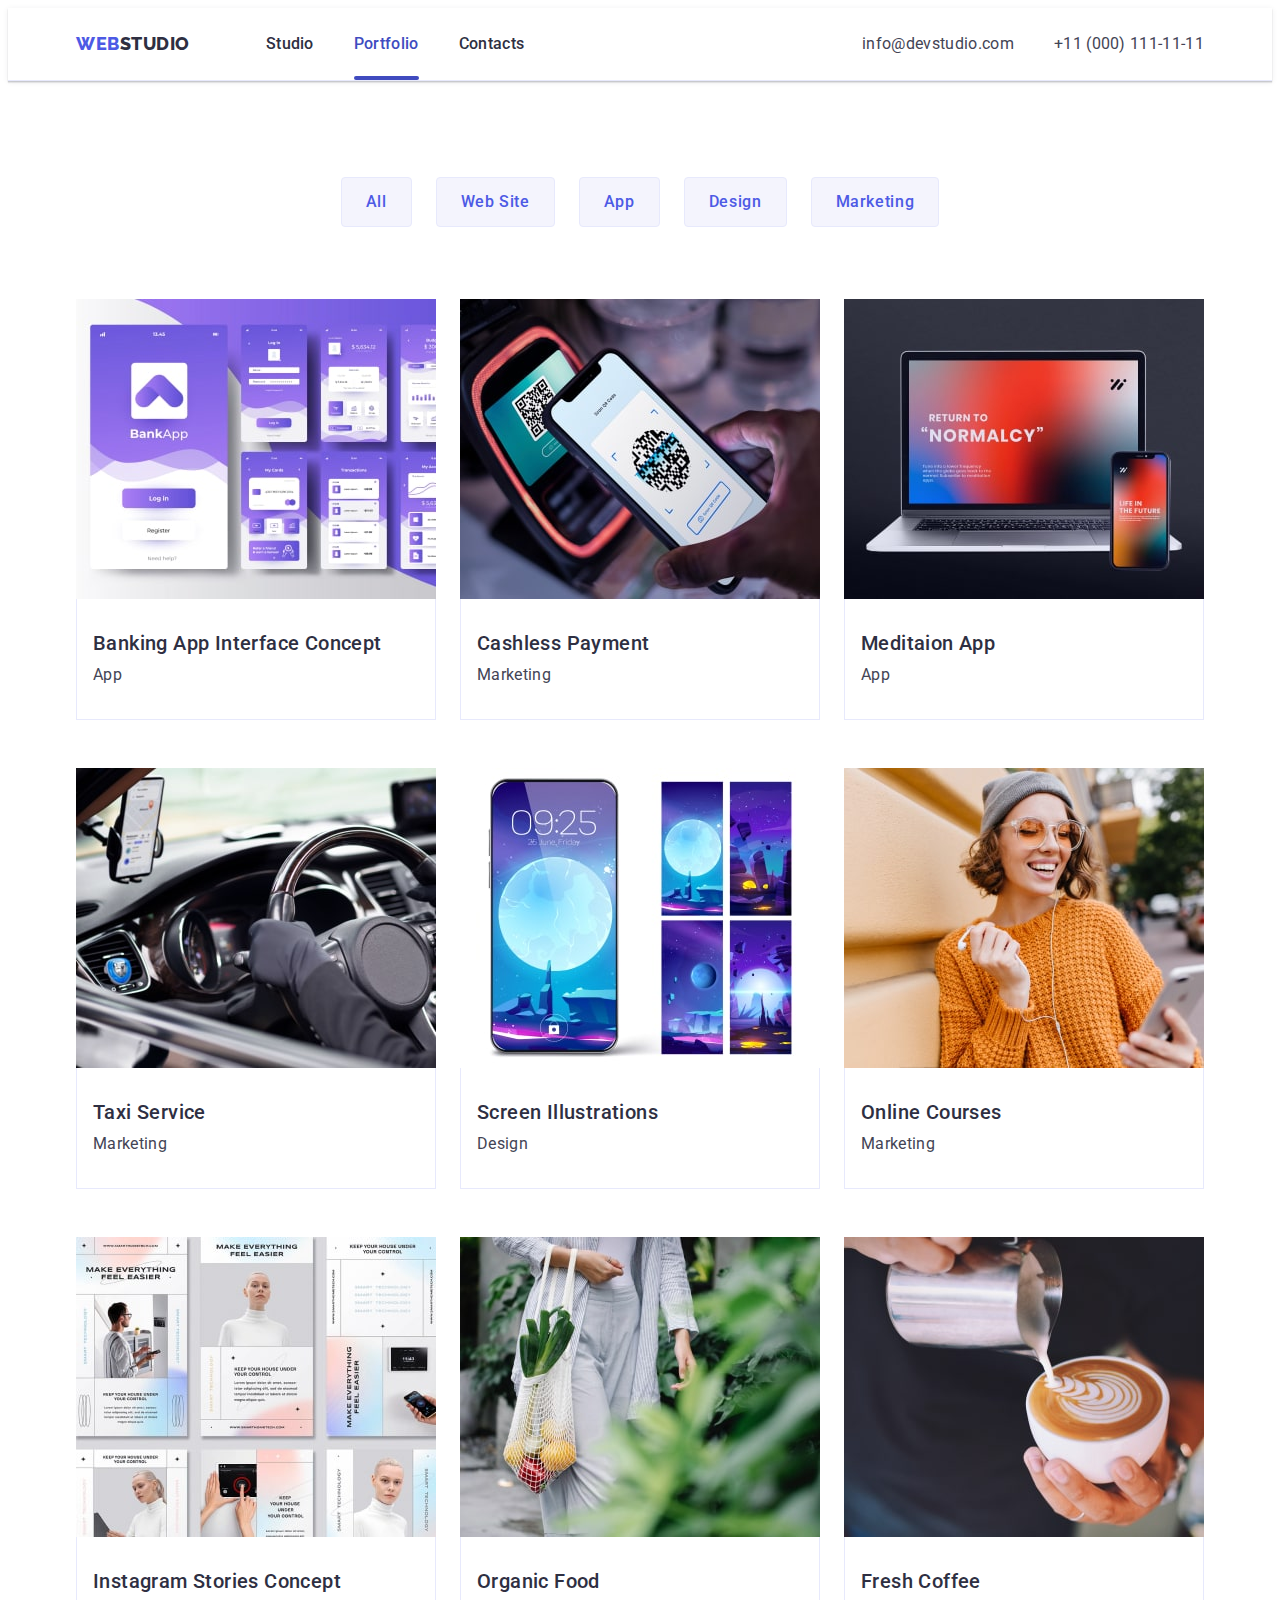
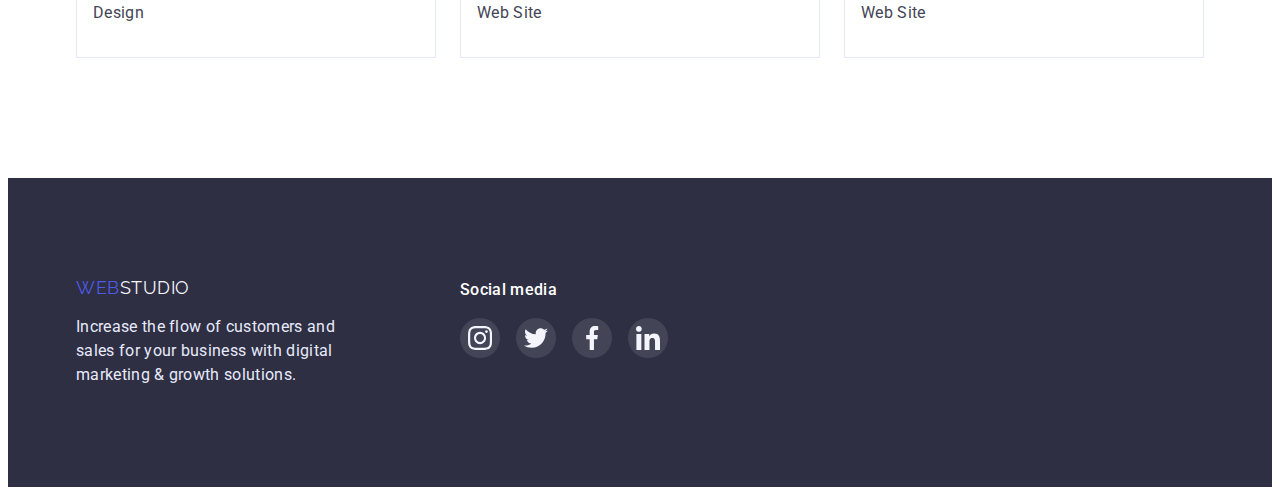
==== portfolio.html @ e1b0e916 "Initial commit" ====
<!DOCTYPE html>
<html lang="en">
  <head>
    <meta charset="UTF-8" />
    <meta http-equiv="X-UA-Compatible" content="IE=edge" />
    <meta name="viewport" content="width=device-width, initial-scale=1.0" />
    <title>Portfolio</title>
    <link rel="preconnect" href="https://fonts.googleapis.com" />
    <link rel="preconnect" href="https://fonts.gstatic.com" crossorigin />
    <link
      href="https://fonts.googleapis.com/css2?family=Raleway:wght@800&family=Roboto:wght@400;500;700;900&display=swap"
      rel="stylesheet"
    />
    <link
      rel="stylesheet"
      href="https://cdnjs.cloudflare.com/ajax/libs/modern-normalize/1.1.0/modern-normalize.min.css"
      integrity="sha512-wpPYUAdjBVSE4KJnH1VR1HeZfpl1ub8YT/NKx4PuQ5NmX2tKuGu6U/JRp5y+Y8XG2tV+wKQpNHVUX03MfMFn9Q=="
      crossorigin="anonymous"
      referrerpolicy="no-referrer"
    />
    <link rel="stylesheet" href="./css/styles.css" />
  </head>

  <body>
    <!-- top line -->
    <header class="header">
      <div class="container page-header">
        <nav class="header-nav">
          <a href="./index.html" class="header-logo link"
            ><span class="header-web">Web</span>Studio</a
          >
          <ul class="menu list">
            <li class="menu-items">
              <a href="./index.html" class="menu-link link">Studio</a>
            </li>
            <li class="menu-items">
              <a href="./portfolio.html" class="menu-link link active"
                >Portfolio</a
              >
            </li>
            <li class="menu-items">
              <a href="" class="menu-link link">Contacts</a>
            </li>
          </ul>
        </nav>
        <address class="contacts">
          <ul class="contacts-list list">
            <li class="contact-mail">
              <a href="mailto:info@devstudio.com" class="mail link"
                >info@devstudio.com</a
              >
            </li>
            <li class="contact-number">
              <a href="tel:+110001111111" class="number link"
                >+11 (000) 111-11-11</a
              >
            </li>
          </ul>
        </address>
      </div>
    </header>
    <!--buttons -->
    <main>
      <section class="content section">
        <div class="portfilio container">
          <h1 class="notitle">portfolio</h1>

          <ul class="btn-list list">
            <li>
              <button type="button" class="btn-all batton-list">All</button>
            </li>
            <li>
              <button type="button" class="btn-site batton-list">
                Web Site
              </button>
            </li>
            <li>
              <button type="button" class="btn-app batton-list">App</button>
            </li>
            <li>
              <button type="button" class="btn-design batton-list">
                Design
              </button>
            </li>
            <li>
              <button type="button" class="btn-marketing batton-list">
                Marketing
              </button>
            </li>
          </ul>

          <!-- row1 -->

          <ul class="row-list list">
            <li class="row-item">
              <a href="./portfolio.html" class="row-link link">
                <div class="row-link-img">
                  <img
                    src="./images/img1.jpg"
                    alt="girl"
                    width="360"
                    height="300"
                  />
                  <p class="overley">
                    14 Stylish and User-Friendly App Design Concepts · Task
                    Manager App · Calorie Tracker App · Exotic Fruit Ecommerce
                    App · Cloud Storage App
                  </p>
                </div>

                <div class="list-text">
                  <h2 class="row-title">Banking App Interface Concept</h2>
                  <p class="row-text">App</p>
                </div>
              </a>
            </li>
            <li class="row-item">
              <a href="./portfolio.html" class="row-link link">
                <div class="row-link-img">
                  <img
                    src="./images/img2.jpg"
                    alt="Cashless Payment"
                    width="360"
                    height="300"
                  />
                  <p class="overley">
                    14 Stylish and User-Friendly App Design Concepts · Task
                    Manager App · Calorie Tracker App · Exotic Fruit Ecommerce
                    App · Cloud Storage App
                  </p>
                </div>
                <div class="list-text">
                  <h2 class="row-title">Cashless Payment</h2>
                  <p class="row-text">Marketing</p>
                </div></a
              >
            </li>
            <li class="row-item">
              <a href="./portfolio.html" class="row-link link">
                <div class="row-link-img">
                  <img
                    src="./images/img3.jpg"
                    alt="Meditaion App"
                    width="360"
                    height="300"
                  />
                  <p class="overley">
                    14 Stylish and User-Friendly App Design Concepts · Task
                    Manager App · Calorie Tracker App · Exotic Fruit Ecommerce
                    App · Cloud Storage App
                  </p>
                </div>
                <div class="list-text">
                  <h2 class="row-title">Meditaion App</h2>
                  <p class="row-text">App</p>
                </div></a
              >
            </li>
            <!-- row2 -->
            <li class="row-item">
              <a href="./portfolio.html" class="row-link link">
                <div class="row-link-img">
                  <img
                    src="./images/img4.jpg"
                    alt="car"
                    width="360"
                    height="300"
                  />
                  <p class="overley">
                    14 Stylish and User-Friendly App Design Concepts · Task
                    Manager App · Calorie Tracker App · Exotic Fruit Ecommerce
                    App · Cloud Storage App
                  </p>
                </div>
                <div class="list-text">
                  <h2 class="row-title">Taxi Service</h2>
                  <p class="row-text">Marketing</p>
                </div></a
              >
            </li>
            <li class="row-item">
              <a href="./portfolio.html" class="row-link link">
                <div class="row-link-img">
                  <img
                    src="./images/img5.jpg"
                    alt="girl"
                    width="360"
                    height="300"
                  />
                  <p class="overley">
                    14 Stylish and User-Friendly App Design Concepts · Task
                    Manager App · Calorie Tracker App · Exotic Fruit Ecommerce
                    App · Cloud Storage App
                  </p>
                </div>
                <div class="list-text">
                  <h2 class="row-title">Screen Illustrations</h2>
                  <p class="row-text">Design</p>
                </div></a
              >
            </li>
            <li class="row-item">
              <a href="./portfolio.html" class="row-link link">
                <div class="row-link-img">
                  <img
                    src="./images/img6.jpg "
                    alt="mobile"
                    width="360"
                    height="300"
                  />
                  <p class="overley">
                    14 Stylish and User-Friendly App Design Concepts · Task
                    Manager App · Calorie Tracker App · Exotic Fruit Ecommerce
                    App · Cloud Storage App
                  </p>
                </div>
                <div class="list-text">
                  <h2 class="row-title">Online Courses</h2>
                  <p class="row-text">Marketing</p>
                </div></a
              >
            </li>
            <li class="row-item">
              <a href="./portfolio.html" class="row-link link">
                <div class="row-link-img">
                  <img
                    src="./images/img7.jpg"
                    alt="instagramm"
                    width="360"
                    height="300"
                  />
                  <p class="overley">
                    14 Stylish and User-Friendly App Design Concepts · Task
                    Manager App · Calorie Tracker App · Exotic Fruit Ecommerce
                    App · Cloud Storage App
                  </p>
                </div>

                <div class="list-text">
                  <h2 class="row-title">Instagram Stories Concept</h2>
                  <p class="row-text">Design</p>
                </div></a
              >
            </li>
            <li class="row-item">
              <a href="./portfolio.html" class="row-link link">
                <div class="row-link-img">
                  <img
                    src="./images/img8.jpg"
                    alt="food"
                    width="360"
                    height="300"
                  />
                  <p class="overley">
                    14 Stylish and User-Friendly App Design Concepts · Task
                    Manager App · Calorie Tracker App · Exotic Fruit Ecommerce
                    App · Cloud Storage App
                  </p>
                </div>
                <div class="list-text">
                  <h2 class="row-title">Organic Food</h2>
                  <p class="row-text">Web Site</p>
                </div></a
              >
            </li>
            <li class="row-item">
              <a href="./portfolio.html" class="row-link link">
                <div class="row-link-img">
                  <img
                    src="./images/img9.jpg"
                    alt="coffe"
                    width="360"
                    height="300"
                  />
                  <p class="overley">
                    14 Stylish and User-Friendly App Design Concepts · Task
                    Manager App · Calorie Tracker App · Exotic Fruit Ecommerce
                    App · Cloud Storage App
                  </p>
                </div>
                <div class="list-text">
                  <h2 class="row-title">Fresh Coffee</h2>
                  <p class="row-text">Web Site</p>
                </div>
              </a>
            </li>
          </ul>
        </div>
      </section>
    </main>
    <!-- footer -->
    <footer class="footer">
      <div class="footer-container container">
        <div>
          <a href="./index.html" class="footer-link link"
            ><span class="footer-web">Web</span>Studio</a
          >

          <p class="footer-text">
            Increase the flow of customers and sales for your business with
            digital marketing & growth solutions.
          </p>
        </div>
        <div class="footer-social-container">
          <h3 class="footer-social-title">Social media</h3>
          <ul class="footer-social-list list">
            <li class="footer-social-item">
              <a href="" class="footer-social-link link">
                <svg class="footer-social-icon" width="24" height="24">
                  <use href="./images/sprite.svg#icon-instagram"></use>
                </svg>
              </a>
            </li>
            <li class="footer-social-item">
              <a href="" class="footer-social-link">
                <svg class="footer-social-icon" width="24" height="24">
                  <use href="./images/sprite.svg#icon-twitter"></use>
                </svg>
              </a>
            </li>
            <li class="footer-social-item">
              <a href="" class="footer-social-link">
                <svg class="footer-social-icon" width="24" height="24">
                  <use href="./images/sprite.svg#icon-facebook"></use>
                </svg>
              </a>
            </li>
            <li class="footer-social-item">
              <a href="" class="footer-social-link">
                <svg class="footer-social-icon" width="24" height="24">
                  <use href="./images/sprite.svg#icon-linkedin"></use>
                </svg>
              </a>
            </li>
          </ul>
        </div>
      </div>
    </footer>
  </body>
</html>
---- css/styles.css ----
:root {
  --primary-brand: #4d5ae5;
  --pressed-state: #404bbf;
  --dark: #2e2f42;
  --success: #31d0aa;
  --text: #434455;
  --subtle-text: #8e8f99;
  --accent: #e7e9fc;
  --light: #f4f4fd;
  --modal-overlay: #2e2f42;
  --hero-background: #2e2f42;
  --white: #ffffff;
  --bg-icon: #f4f4fd;
  --modal-text-color: #8e8f99;
  --modal-policy-color: #757575;

  --animation-function: cubic-bezier(0.4, 0, 0.2, 1);
  --animation-duration: 250ms;
}
body {
  font-family: "Roboto", sans-serif;
  background: var(--white);
  color: var(--dark);
}
html {
  box-sizing: border-box;
}
*,
*::before,
*::after {
  box-sizing: inherit;
}
h1,
h2,
h3,
p {
  margin-bottom: 0;
  margin-top: 0;
}
ul,
ol {
  margin-bottom: 0;
  margin-top: 0;
  padding-left: 0;
}
img {
  display: block;
  max-width: 100%;
  height: auto;
}

.list {
  list-style: none;
}
.link {
  text-decoration: none;
}
.notitle {
  position: absolute;
  width: 1px;
  height: 1px;
  margin: -1px;
  border: 0;
  padding: 0;

  white-space: nowrap;
  clip-path: inset(100%);
  clip: rect(0 0 0 0);
  overflow: hidden;
}
.section {
  padding-bottom: 120px;
  padding-top: 120px;
}
/* header */
.header {
  padding: 24px 0;
  border-bottom: 1px solid #e7e9fc;
  box-shadow: 0px 2px 1px rgba(46, 47, 66, 0.08),
    0px 1px 1px rgba(46, 47, 66, 0.16), 0px 1px 6px rgba(46, 47, 66, 0.08);
}
.page-header {
  display: flex;
  align-items: center;
}
.header-nav {
  display: flex;
  align-items: center;
}
.header-web {
  font-family: "Raleway", sans-serif;
  font-weight: 800;
  font-size: 18px;
  line-height: 1.33;

  letter-spacing: 0.03em;
  text-transform: uppercase;
  color: var(--primary-brand);
}
.header-logo {
  font-family: "Raleway";
  font-style: normal;
  font-weight: 800;
  font-size: 18px;
  line-height: 1.33;
  display: flex;
  align-items: center;
  letter-spacing: 0.03em;
  text-transform: uppercase;
  color: var(--dark);
  margin-right: 76px;
}
.menu {
  display: flex;
  align-items: center;
}
.menu-link {
  position: relative;
  transition: color var(--animation-duration) var(--animation-function);
  font-weight: 500;
  font-size: 16px;
  line-height: 1.5;
  letter-spacing: 0.02em;
  color: var(--dark);
  padding-top: 24px;
  padding-bottom: 24px;
}
.menu-items:not(:last-child) {
  margin-right: 40px;
}
.menu-link:focus,
.menu-link:hover,
.menu-link:active {
  color: var(--pressed-state);
}
.menu-link:active {
  position: relative;
  text-decoration: underline;
  color: var(--pressed-state);
}
.active {
  color: var(--pressed-state);
}
.mail,
.number {
  font-size: 16px;
  line-height: 1.5;
  letter-spacing: 0.02em;
  color: var(--text);
  transition: color var(--animation-duration) var(--animation-function);
}
.contacts {
  font-style: normal;
  margin-left: auto;
}
.contacts-list {
  display: flex;
  align-items: center;
}
.contact-mail {
  margin-right: 40px;
}
.mail:focus,
.number:focus,
.mail:hover,
.number:hover {
  color: var(--pressed-state);
}
.menu-link.active::after {
  content: "";
  position: absolute;
  left: 0;
  bottom: -3px;
  display: block;
  width: 100%;
  height: 4px;
  background-color: var(--pressed-state);
  border-radius: 2px;
  transform: scale(1);
  color: var(--pressed-state);
}

/* hearo */
.hearo {
  background: var(--dark);
  padding: 180px 0;
  background-image: linear-gradient(
      rgba(46, 47, 66, 0.7),
      rgba(46, 47, 66, 0.7)
    ),
    url(../images/people-office.jpg);

  background-position: center;
  background-repeat: no-repeat;
  max-width: 1440px;
  margin: 0 auto;
  background-size: cover;
}
.hearo-container {
  display: flex;
  text-align: center;
  flex-direction: column;
  align-items: center;
  flex-wrap: wrap;
}

.hearo-title {
  font-weight: 700;
  font-size: 56px;
  line-height: 1.07;

  letter-spacing: 0.02em;

  color: var(--white);

  width: 507px;
  margin: 0 auto 48px;
}

.hearo-btn {
  transition: background-color var(--animation-duration)
    var(--animation-function);
  font-weight: 500;
  font-size: 16px;
  line-height: 1.5;
  height: 10px;
  letter-spacing: 0.04em;
  cursor: pointer;
  color: var(--white);

  padding: 16px 32px;
  gap: 10px;

  background: var(--primary-brand);
  box-shadow: 0px 4px 4px rgba(0, 0, 0, 0.15);
  border-radius: 4px;
  flex-basis: 56px;
  height: 56px;
  border: none;
}
.hearo-btn:focus,
.hearo-btn:hover {
  background-color: var(--pressed-state);
}
/* advantage */

.feature-item:not(:nth-child(4n)) {
  margin-right: 24px;
}
.feature-list {
  display: flex;
}
.feature-title {
  font-weight: 500;
  font-size: 20px;
  line-height: 1.2;
  letter-spacing: 0.02em;
  margin-bottom: 8px;
}
.feature-text {
  font-size: 16px;
  line-height: 1.5;
  letter-spacing: 0.02em;
  color: var(--text);
}
.feature-item {
  width: 264px;
}
.feature-bg {
  display: flex;
  align-items: center;
  background-color: var(--bg-icon);
  justify-content: center;

  height: 112px;
  margin-bottom: 8px;
  border-radius: 4px;
}
/* .feature-icon {
  display: flex;
  align-items: center;
  margin: 0 auto;
} */

/* doing */
.doing {
  padding-top: 0;
}
.doing-list {
  display: flex;
}
.doing-img:not(:nth-child(3n)) {
  margin-right: 24px;
}
.doing-title {
  font-weight: 700;
  font-size: 36px;
  line-height: 1.11;
  text-align: center;
  letter-spacing: 0.02em;
  text-transform: capitalize;
  margin-bottom: 72px;
}

/* team */
.team {
  background: var(--light);
}
.team-title {
  font-family: "Roboto";
  font-style: normal;
  font-weight: 700;
  font-size: 36px;
  line-height: 40px;
  text-align: center;
  letter-spacing: 0.02em;
  text-transform: capitalize;
  margin-bottom: 72px;
}
.team-list {
  display: flex;
}
.team-list > li {
  background-color: #ffffff;
  box-shadow: 0px 1px 6px rgba(46, 47, 66, 0.08),
    0px 1px 1px rgba(46, 47, 66, 0.16), 0px 2px 1px rgba(46, 47, 66, 0.08);
  border-radius: 0px 0px 4px 4px;
}

.team-item:not(:nth-child(4n)) {
  margin-right: 24px;
}
.text-container {
  padding-top: 32px;
  padding-bottom: 32px;
}
.team-minititles {
  font-weight: 500;
  font-size: 20px;
  line-height: 1.2;
  margin-bottom: 8px;
  text-align: center;
  letter-spacing: 0.02em;
}
.team-text {
  font-size: 16px;
  line-height: 1.5;
  text-align: center;
  letter-spacing: 0.02em;
  color: var(--text);
  margin-bottom: 8px;
}

.social-list-link {
  transition: background-color var(--animation-duration)
    var(--animation-function);
  display: flex;
  justify-content: center;
  align-items: center;
  width: 40px;
  height: 40px;
  border-radius: 50%;
  background-color: var(--primary-brand);
}

.social-list-link:hover,
.social-list-link:focus {
  background-color: var(--pressed-state);
}

.social-list {
  display: flex;
  justify-content: center;
  gap: 24px;
}

.social-list-icon {
  fill: var(--light);
}

/* partniers */
.partnier-title {
  font-family: "Roboto";
  font-style: normal;
  font-weight: 700;
  font-size: 36px;
  line-height: 40px;
  text-align: center;
  letter-spacing: 0.02em;
  text-transform: capitalize;
  margin-bottom: 72px;
}
.partnier-list {
  display: flex;
  gap: 24px;
  justify-content: center;
}

.partnier-item {
  width: 168px;
  height: 88px;
}
.partnier-link {
  transition: color var(--animation-duration) var(--animation-function),
    border-color var(--animation-duration) var(--animation-function);
  display: flex;
  justify-content: center;
  align-items: center;
  width: 100%;
  height: 100%;

  border: 1px solid var(--subtle-text);
  border-radius: 4px;
  color: var(--subtle-text);
}
.partnier-link:hover,
.partnier-link:focus {
  border-color: var(--primary-brand);
  color: var(--primary-brand);
}

.partnier-icon {
  fill: currentColor;
}
/* footer */
.footer {
  background: var(--dark);
  padding: 100px 0;
}
.footer-link {
  font-family: "Raleway";
  font-size: 18px;
  line-height: 1.16;
  display: inline-block;
  letter-spacing: 0.03em;
  text-transform: uppercase;
  color: var(--light);
  margin-bottom: 16px;
}
.footer-web {
  color: var(--primary-brand);
}
.footer-text {
  line-height: 1.5;
  letter-spacing: 0.02em;
  color: var(--accent);
  width: 264px;
}
.footer-social-title {
  font-weight: 500;
  font-size: 16px;
  line-height: 24px;

  letter-spacing: 0.02em;

  color: #ffffff;
  margin-bottom: 16px;
}
.footer-container {
  display: flex;
}
.footer-social-container {
  display: inline-block;
  margin-left: 120px;
  margin-right: 80px;
}
.footer-social-list {
  display: flex;
  justify-content: center;
  gap: 16px;
}
.footer-social-item {
  width: 40px;
  height: 40px;
}
.footer-social-link {
  transition: background-color var(--animation-duration)
    var(--animation-function);
  display: flex;
  justify-content: center;
  align-items: center;
  width: 100%;
  height: 100%;
  border-radius: 50%;
  background-color: rgba(255, 255, 255, 0.1);
}
.footer-social-link:hover,
.footer-social-link:focus {
  background-color: var(--success);
}
.subscribe-field {
  display: flex;
}

.subscribe-label {
  margin-right: 24px;
}

.subscribe-label input {
  transition: border var(--animation-duration) var(--animation-function);

  min-width: 264px;
  min-height: 40px;
  padding: 8px 16px;
  border: 1px solid rgba(255, 255, 255, 0.3);
  box-shadow: drop-shadow(0px 4px 4px rgba(0, 0, 0, 0.15));
  border-radius: 4px;
  background-color: transparent;
  color: var(--primary-brand);
}
subscribe-input::placeholder {
  font-size: 12px;
  line-height: 2;
  letter-spacing: 0.04em;

  color: rgba(255, 255, 255, 0.6);
}
.subscribe-label input:focus {
  outline: none;
  border: 1px solid var(--primary-brand);
}

.subscribe-input::placeholder {
  font-size: 12px;
  line-height: 2;
  letter-spacing: 0.04em;

  color: rgba(255, 255, 255, 0.6);
}

.btn-subscribe {
  display: flex;
  padding: 8px 24px;
  min-width: 165px;
  height: 40px;
  color: var(--white);
  background-color: var(--primary-brand);
  border: transparent;
  border-radius: 4px;
  align-items: center;
  justify-content: space-between;
  cursor: pointer;
}

.btn-subscribe:hover,
.btn-subscribe:focus {
  background-color: var(--pressed-state);
}
.media {
  margin: 0 auto 16px 0;
  font-weight: 500;
  font-size: 16px;
  line-height: 1.5;
  letter-spacing: 0.02em;

  color: var(--white);
}

/* ================MODAL================ */
.backdrop {
  width: 100%;
  height: 100%;
  background: rgba(46, 47, 66, 0.4);
  position: fixed;
  top: 0;
  left: 0;
  transition: opacity 250ms cubic-bezier(0.4, 0, 0.2, 1),
    visibility 250ms cubic-bezier(0.4, 0, 0.2, 1);
  opacity: 1;
}

.modal {
  width: 408px;
  height: 584px;
  padding: 24px;
  background: #fcfcfc;
  border: 1px solid rgba(0, 0, 0, 0.1);
  position: absolute;
  top: 50%;
  left: 50%;
  transform: translate(-50%, -50%) scale(1);
  transition: transform 250ms cubic-bezier(0.4, 0, 0.2, 1);
}

.modal-close {
  position: absolute;
  transition: background-color var(--animation-duration)
    var(--animation-function);

  display: flex;
  top: 24px;
  right: 24px;
  align-items: center;
  justify-content: center;

  cursor: pointer;
  width: 24px;
  height: 24px;
  border-radius: 50%;
  border: 1px solid rgba(0, 0, 0, 0.1);
  background-color: var(--accent);
}

.is-hidden {
  opacity: 0;
  visibility: hidden;
  pointer-events: none;
}
.backdrop .is-hidden .modal {
  transform: translate(-50%, -50%) scale(0);
}

.btn-modal {
  transition: fill var(--animation-duration) var(--animation-function);
  fill: currentColor;
}

.modal-close:hover,
.modal-close:focus {
  border-color: var(--pressed-state);
  background-color: var(--pressed-state);
}

.modal-close:hover .btn-modal,
.modal-close:focus .btn-modal {
  fill: var(--white);
}

/* ============MODAL-INPUT==============*/

form {
  display: flex;
  flex-direction: column;
}

.modal-topic {
  margin: 0 0 16px;
  font-weight: 500;
  text-align: center;
}

.modal-item {
  position: relative;
  margin-bottom: 8px;
}

.modal-item.comment {
  margin-bottom: 16px;
}

.input-name {
  display: block;

  font-weight: 400;
  font-size: 12px;
  line-height: 1.17;
  letter-spacing: 0.01em;
  color: var(--modal-text-color);

  margin-bottom: 4px;
}

.modal-item input {
  transition: border var(--animation-duration) var(--animation-function),
    fill var(--animation-duration) var(--animation-function);

  width: 100%;
  min-height: 40px;
  padding: 8px 16px;
  padding-left: 38px;
  margin: 0;

  font-weight: 400;
  font-size: 12px;
  line-height: 16px;
  letter-spacing: 0.04em;

  border: 1px solid rgba(33, 33, 33, 0.2);
  border-radius: 4px;
}

.modal-item input:focus,
textarea:focus {
  outline: none;
  border: 1px solid var(--pressed-state);
}

.modal-item input:focus + .person-input > .input-icon {
  fill: var(--pressed-state);
}

.person-input {
  width: 18px;
  height: 24px;
  position: absolute;
  bottom: 8px;
  left: 16px;
}

.modal-policy {
  font-weight: 400;
  font-size: 12px;
  line-height: 1.33;
  letter-spacing: 0.04em;

  margin-bottom: 24px;
  color: var(--modal-policy-color);
}

.checkbox:checked + .logo-check {
  background-color: var(--pressed-state);
  border-color: var(--pressed-state);
}

.checkbox:checked + .logo-check .check {
  fill: var(--light);
}

textarea {
  transition: border var(--animation-duration) var(--animation-function);

  resize: none;
  width: 100%;
  min-height: 120px;
  padding: 8px 16px;
  border: 1px solid rgba(33, 33, 33, 0.2);
  border-radius: 4px;
}

::placeholder {
  font-weight: 400;
  font-size: 12px;
  line-height: 16px;
  letter-spacing: 0.04em;

  color: rgba(117, 117, 117, 0.5);
}

.checkbox {
  -webkit-appearance: none;
  -moz-appearance: none;
  appearance: none;

  position: absolute;
}

.logo-check {
  transition: background-color var(--animation-duration)
      var(--animation-function),
    border-color var(--animation-duration) var(--animation-function),
    fill var(--animation-duration) var(--animation-function);
  display: inline-block;
  text-align: center;

  width: 16px;
  height: 16px;
  border: 1.25px solid var(--dark);
  border-radius: 2px;
  margin-right: 8px;
}

.check {
  fill: transparent;
}

.btn-send {
  transition: background-color var(--animation-duration)
    var(--animation-function);

  display: inline-block;
  min-width: 169px;
  height: 56px;
  margin: 0 auto 0 auto;
  padding: 16px 32px;
  font-family: inherit;
  font-weight: 500;
  font-size: 16px;
  line-height: 1.5;
  text-align: center;
  cursor: pointer;
  background-color: var(--primary-brand);
  box-shadow: 0px 4px 4px rgba(0, 0, 0, 0.15);
  border-radius: 4px;
  border: none;
  color: #ffffff;
}

.btn-send:hover,
.btn-send:focus {
  background-color: var(--pressed-state);
}

/* page portfolio */
.content {
  padding-top: 96px;
  padding-bottom: 120px;
}
/* btn */
.btn-list {
  display: flex;
  justify-content: center;
  text-align: center;
  margin-bottom: 72px;
}
.btn-list > li:not(:nth-child(5n)) {
  margin-right: 24px;
}

.batton-list {
  background: var(--light);
  cursor: pointer;
  border: 1px solid var(--accent);
  border-radius: 4px;
  font-weight: 500;
  font-size: 16px;
  line-height: 1.5;
  padding: 12px 24px;
  letter-spacing: 0.04em;
  color: var(--primary-brand);
  font-family: inherit;
  transition: box-shadow var(--animation-duration) var(--animation-function),
    background-color var(--animation-duration) var(--animation-function),
    color var(--animation-duration) var(--animation-function),
    border-color var(--animation-duration) var(--animation-function);
}
.batton-list:hover,
.batton-list:focus {
  background-color: var(--pressed-state);
  color: var(--white);
  border-color: var(--pressed-state);
  box-shadow: 0px 3px 1px rgba(0, 0, 0, 0.1), 0px 2px 1px rgba(0, 0, 0, 0.08),
    0px 2px 2px rgba(0, 0, 0, 0.12);
}

/* all row */
.row-list {
  padding: 0;
  margin: 0;
  list-style: none;
  display: flex;
  flex-wrap: wrap;
  margin-left: calc(-1 * 24px);
  margin-top: calc(-1 * 48px);
}

.row-list > li {
  flex-basis: calc(100% / 3 - 24px);
  margin-left: 24px;
  margin-top: 48px;
}
.list-text {
  padding: 32px 16px;

  border: 1px solid #e7e9fc;
  border-top: 0;
}
.row-title {
  font-weight: 500;
  font-size: 20px;
  line-height: 1.2;

  letter-spacing: 0.02em;
  margin-bottom: 8px;
}
.row-text {
  font-size: 16px;
  line-height: 1.5;
  letter-spacing: 0.02em;
  color: var(--text);
}
.row-link {
  color: var(--dark);
  transition: box-shadow var(--animation-duration) var(--animation-function);
}
.row-link:hover,
.row-link:focus {
  display: block;
  box-shadow: 0px 1px 6px rgba(46, 47, 66, 0.08),
    0px 1px 1px rgba(46, 47, 66, 0.16), 0px 2px 1px rgba(46, 47, 66, 0.08);
}
.row-item {
  flex-basis: calc(100% / 3 - 24px);
  margin-left: 24px;
  margin-top: 48px;
}
.row-link-img {
  position: relative;
  overflow: hidden;
}
.row-link:hover .overley,
.row-link:focus .overley {
  transform: translateY(0);
}

/* visual */
.container {
  width: 1158px;
  margin: 0 auto;

  padding-left: 15px;
  padding-right: 15px;
}
.text {
  width: 264px;
  margin: 0 auto;
}
.overley {
  background-color: rgba(77, 90, 229, 1);
  color: #f4f4fd;
  position: absolute;
  padding: 40px 32px;
  top: 0;
  left: 0;
  width: 100%;
  height: 100%;
  overflow: auto;

  transform: translate(0, 100%);

  transition: transform 250ms cubic-bezier(0.4, 0, 0.2, 1);
}
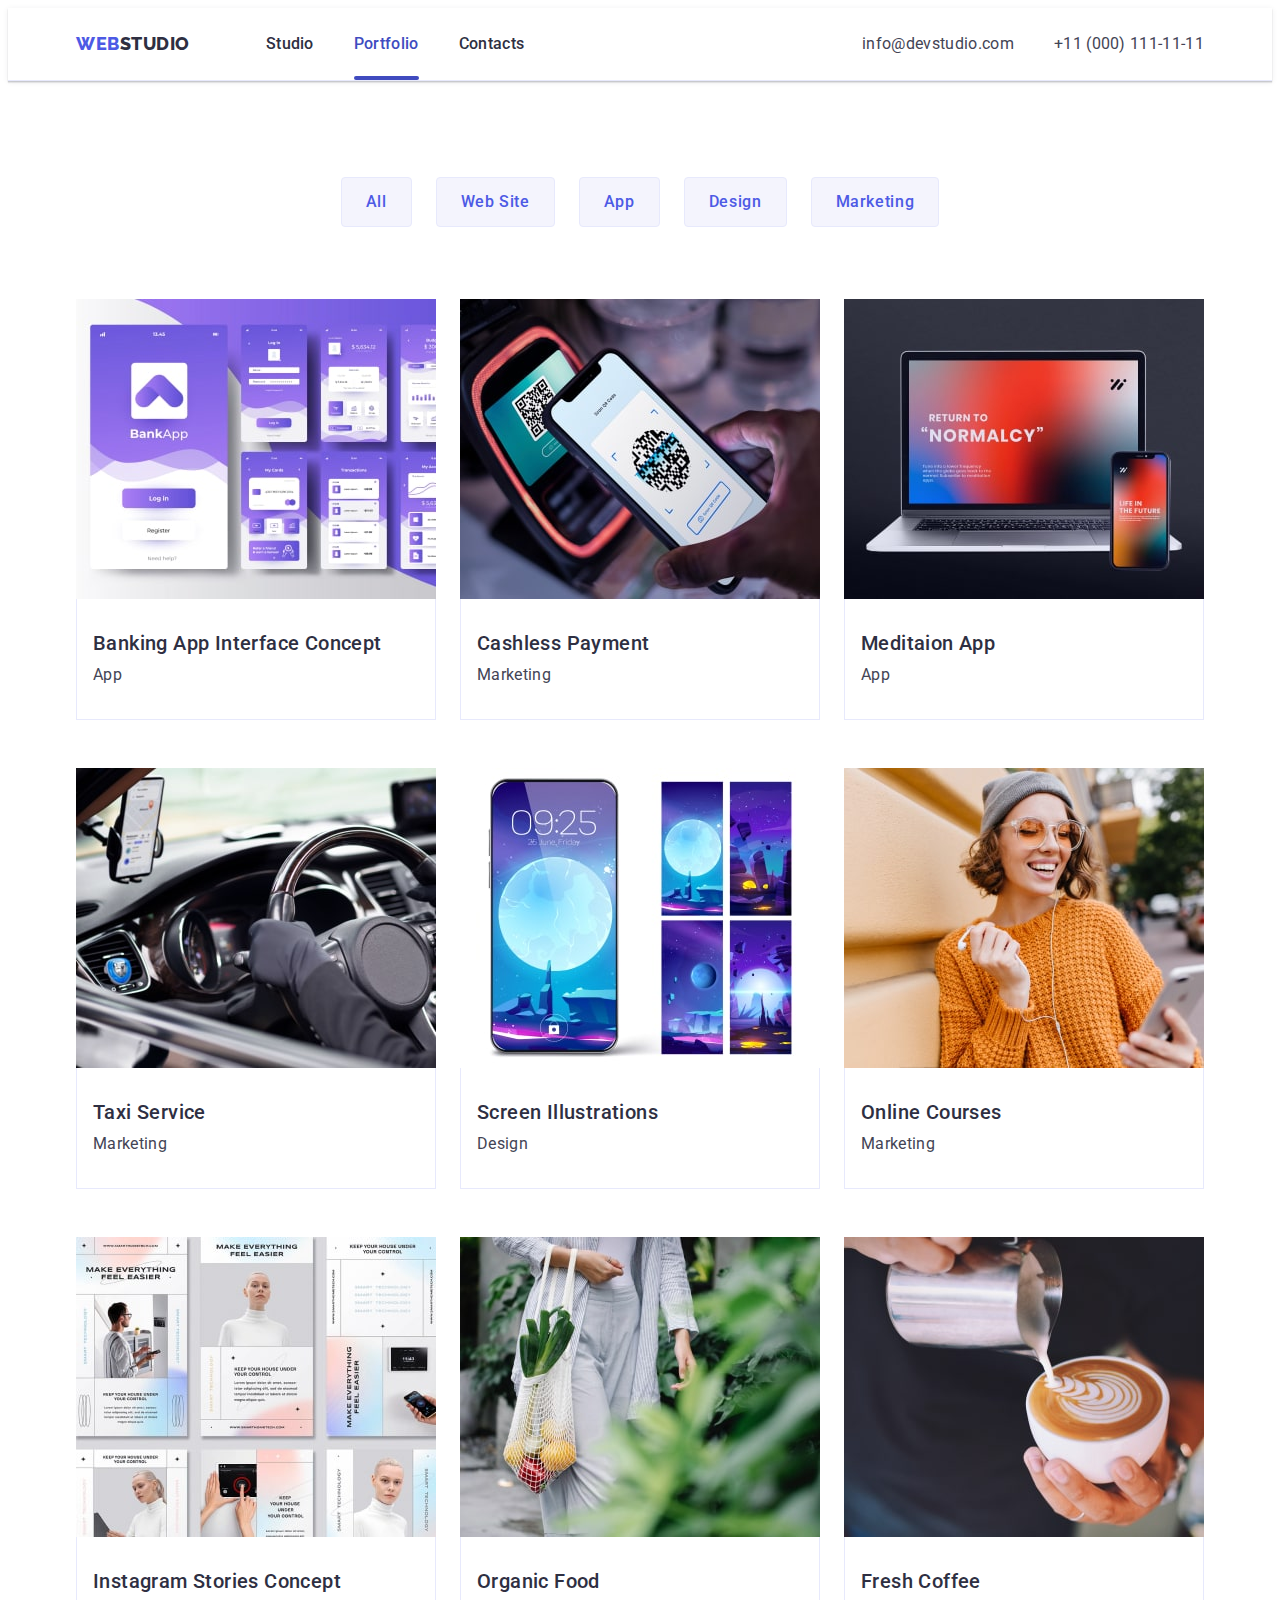
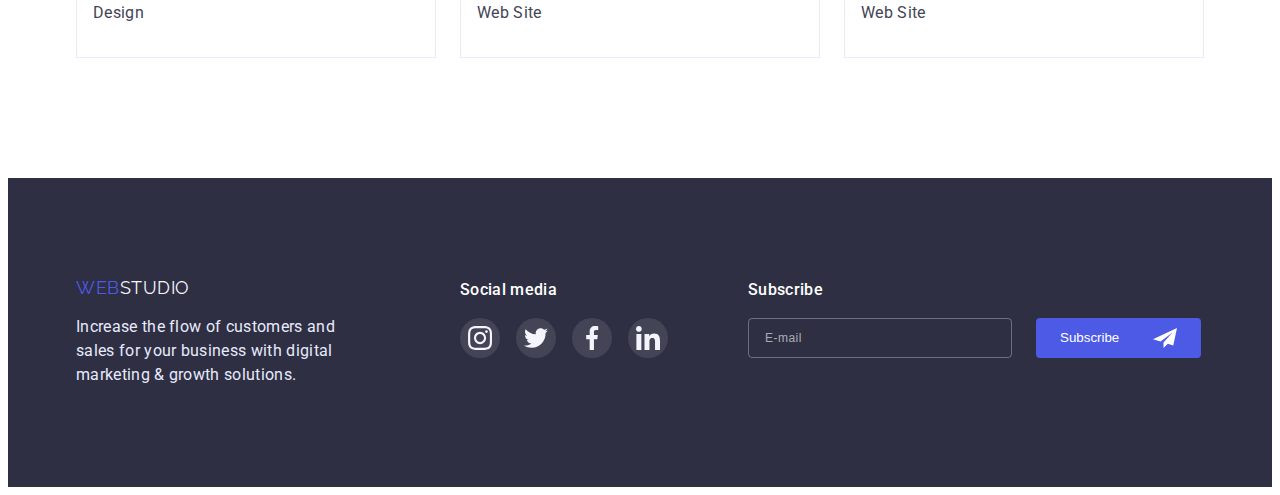
==== commit b6391371: "upd2" ====
--- a/portfolio.html
+++ b/portfolio.html
@@ -334,6 +334,25 @@
             </li>
           </ul>
         </div>
+        <form class="subscribe-form" autocomplete="off">
+          <p class="media">Subscribe</p>
+          <div class="subscribe-field">
+            <label class="subscribe-label">
+              <input
+                type="email"
+                name="email"
+                class="subscribe-input"
+                placeholder="E-mail"
+              />
+            </label>
+            <button type="submit" class="btn-subscribe">
+              Subscribe
+              <svg class="subscribe-icon" width="24" height="24">
+                <use href="./images/sprite.svg#logo-subscribe"></use>
+              </svg>
+            </button>
+          </div>
+        </form>
       </div>
     </footer>
   </body>
--- a/css/styles.css
+++ b/css/styles.css
@@ -506,7 +506,7 @@
   box-shadow: drop-shadow(0px 4px 4px rgba(0, 0, 0, 0.15));
   border-radius: 4px;
   background-color: transparent;
-  color: var(--primary-brand);
+  color: var(--white);
 }
 subscribe-input::placeholder {
   font-size: 12px;
@@ -556,7 +556,7 @@
   color: var(--white);
 }
 
-/* ================MODAL================ */
+/* ================modal================ */
 .backdrop {
   width: 100%;
   height: 100%;
@@ -572,7 +572,7 @@
 .modal {
   width: 408px;
   height: 584px;
-  padding: 24px;
+  padding: 72px 24px 24px;
   background: #fcfcfc;
   border: 1px solid rgba(0, 0, 0, 0.1);
   position: absolute;
@@ -626,7 +626,7 @@
   fill: var(--white);
 }
 
-/* ============MODAL-INPUT==============*/
+/* ============modal-input==============*/
 
 form {
   display: flex;
